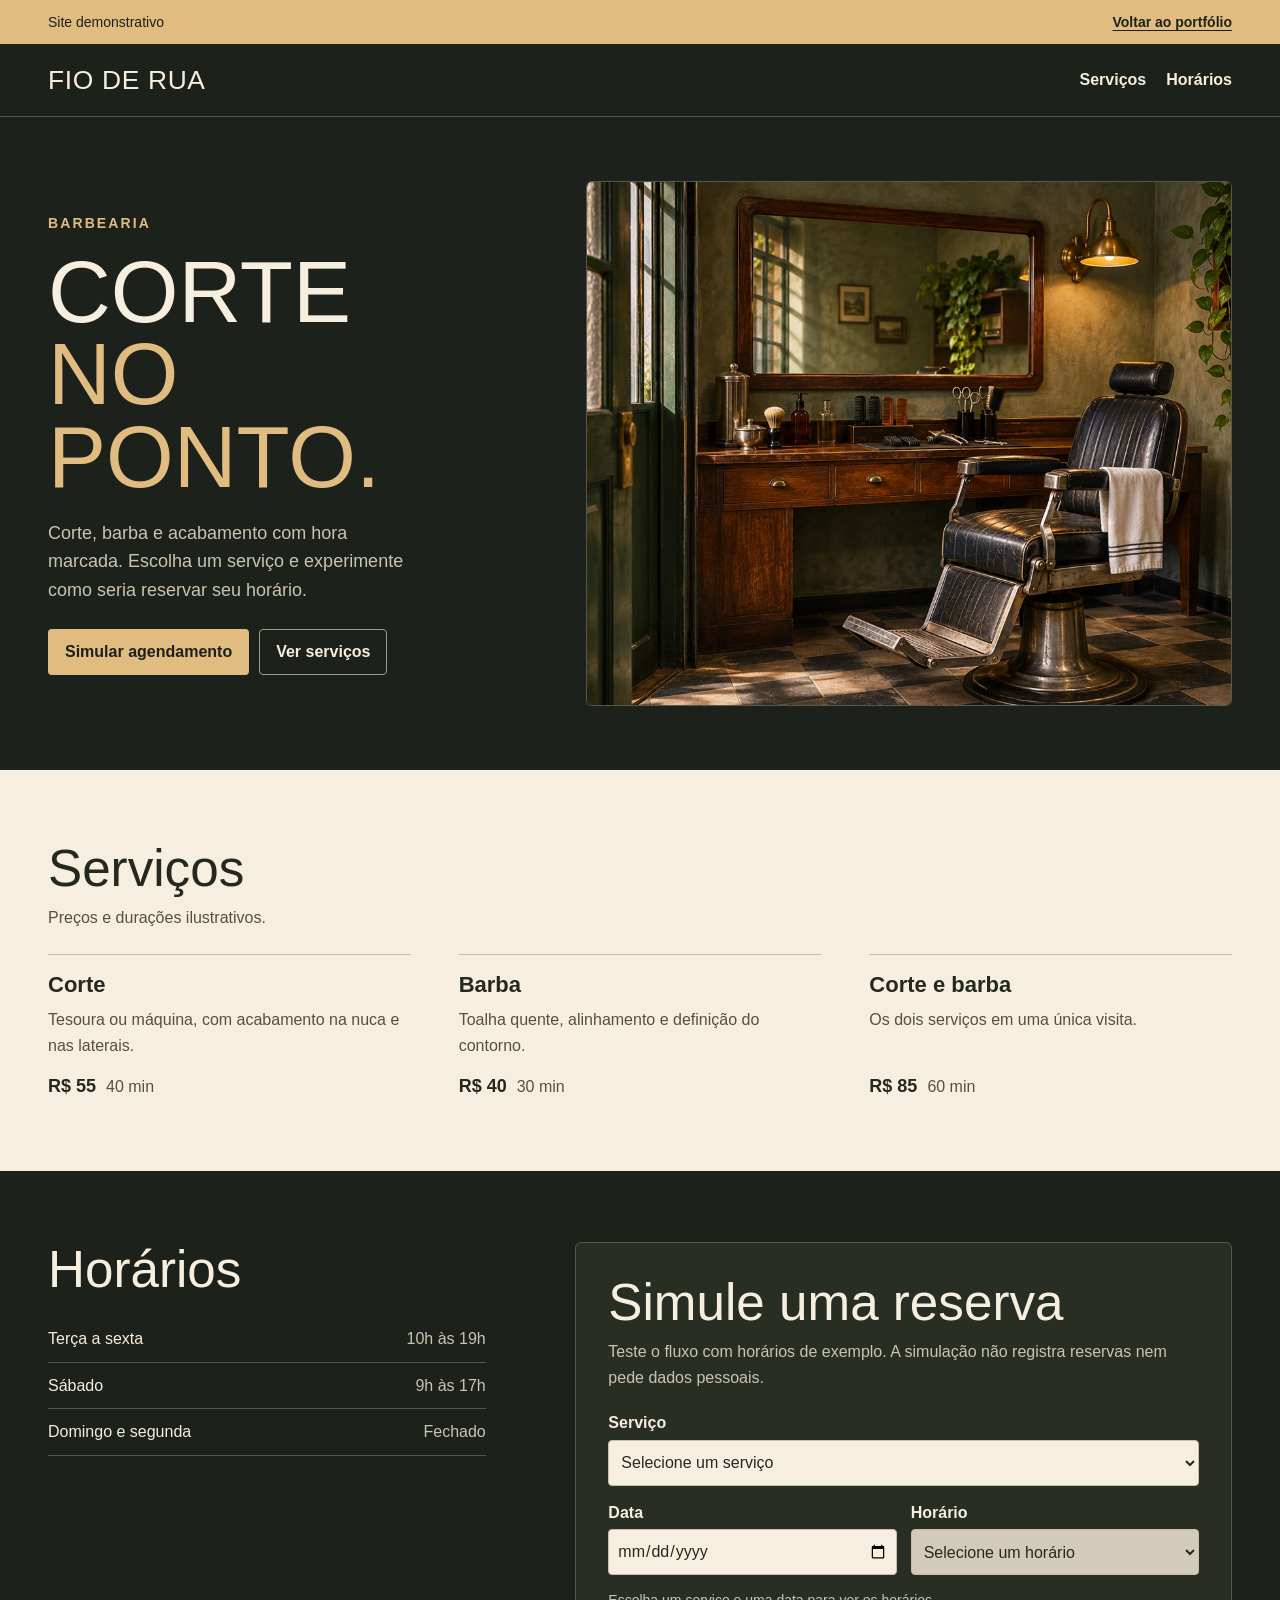
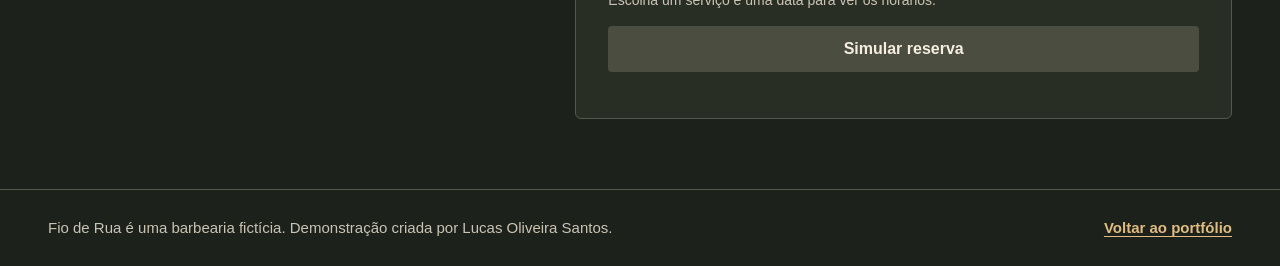
==== portfolio/projetos/barbearia/index.html @ 8a6e3f38 "Cria demonstração de site para barbearia" ====
<!doctype html>
<html lang="pt-BR">
<head>
  <meta charset="utf-8">
  <meta name="viewport" content="width=device-width, initial-scale=1">
  <meta name="description" content="Site demonstrativo de uma barbearia, com serviços, horários e simulação de agendamento.">
  <meta name="theme-color" content="#1c211b">
  <title>Barbearia Fio de Rua | Site demonstrativo</title>
  <link rel="icon" type="image/png" href="../../assets/favicon.png">
  <link rel="stylesheet" href="style.css">
  <script src="script.js" defer></script>
</head>
<body>
  <a class="skip-link" href="#inicio">Ir para o conteúdo</a>

  <div class="demo-bar">
    <div class="layout demo-bar-inner">
      <span>Site demonstrativo</span>
      <a href="../../index.html#projetos">Voltar ao portfólio</a>
    </div>
  </div>

  <header class="site-header">
    <div class="layout header-inner">
      <a class="wordmark" href="#inicio">Fio de Rua</a>
      <nav class="main-nav" aria-label="Principal">
        <a href="#servicos">Serviços</a>
        <a href="#horarios">Horários</a>
      </nav>
    </div>
  </header>

  <main id="inicio" tabindex="-1">
    <section class="layout hero" aria-labelledby="titulo">
      <div>
        <p class="eyebrow">Barbearia</p>
        <h1 id="titulo">Corte <span>no ponto.</span></h1>
        <p class="hero-intro">Corte, barba e acabamento com hora marcada. Escolha um serviço e experimente como seria reservar seu horário.</p>
        <div class="hero-actions">
          <a class="button primary" href="#agendamento">Simular agendamento</a>
          <a class="button secondary" href="#servicos">Ver serviços</a>
        </div>
      </div>
      <img class="shop-photo" src="assets/interior-barbearia.jpg" width="1200" height="800"
           alt="Cadeira de barbeiro de couro preto ao lado de uma bancada de madeira e um espelho." fetchpriority="high">
    </section>

    <section id="servicos" class="services" aria-labelledby="titulo-servicos" tabindex="-1">
      <div class="layout section-inner">
        <div class="section-heading">
          <h2 id="titulo-servicos">Serviços</h2>
          <p>Preços e durações ilustrativos.</p>
        </div>
        <ul class="service-list" role="list">
          <li>
            <h3>Corte</h3>
            <p>Tesoura ou máquina, com acabamento na nuca e nas laterais.</p>
            <p class="service-detail"><strong>R$ 55</strong> <span>40 min</span></p>
          </li>
          <li>
            <h3>Barba</h3>
            <p>Toalha quente, alinhamento e definição do contorno.</p>
            <p class="service-detail"><strong>R$ 40</strong> <span>30 min</span></p>
          </li>
          <li>
            <h3>Corte e barba</h3>
            <p>Os dois serviços em uma única visita.</p>
            <p class="service-detail"><strong>R$ 85</strong> <span>60 min</span></p>
          </li>
        </ul>
      </div>
    </section>

    <section id="agendamento" class="layout section-inner booking" aria-labelledby="titulo-agendamento" tabindex="-1">
      <div class="hours">
        <h2 id="horarios" tabindex="-1">Horários</h2>
        <dl>
          <div><dt>Terça a sexta</dt><dd>10h às 19h</dd></div>
          <div><dt>Sábado</dt><dd>9h às 17h</dd></div>
          <div><dt>Domingo e segunda</dt><dd>Fechado</dd></div>
        </dl>
      </div>

      <div class="booking-panel">
        <h2 id="titulo-agendamento">Simule uma reserva</h2>
        <p>Teste o fluxo com horários de exemplo. A simulação não registra reservas nem pede dados pessoais.</p>
        <form id="booking-form" hidden>
          <div class="field full">
            <label for="service">Serviço</label>
            <select id="service" name="service" required>
              <option value="">Selecione um serviço</option>
              <option value="corte" data-duration="40">Corte</option>
              <option value="barba" data-duration="30">Barba</option>
              <option value="combo" data-duration="60">Corte e barba</option>
            </select>
          </div>
          <div class="field">
            <label for="date">Data</label>
            <input type="date" id="date" name="date" aria-describedby="booking-hint" required>
          </div>
          <div class="field">
            <label for="time">Horário</label>
            <select id="time" name="time" aria-describedby="booking-hint" required disabled>
              <option value="">Selecione um horário</option>
            </select>
          </div>
          <p id="booking-hint" class="hint full" role="status">Escolha um serviço e uma data para ver os horários.</p>
          <button class="button primary full" type="submit" disabled>Simular reserva</button>
          <p id="booking-result" class="booking-result full" role="status"></p>
        </form>
        <noscript><p class="noscript-note">Ative o JavaScript no navegador para testar o agendamento.</p></noscript>
      </div>
    </section>
  </main>

  <footer class="site-footer">
    <div class="layout footer-inner">
      <p>Fio de Rua é uma barbearia fictícia. Demonstração criada por Lucas Oliveira Santos.</p>
      <a href="../../index.html#projetos">Voltar ao portfólio</a>
    </div>
  </footer>
</body>
</html>
---- portfolio/projetos/barbearia/style.css ----
:root {
  color-scheme: light;
  --dark: #1c211b;
  --dark-panel: #292e25;
  --light: #f6eedf;
  --light-muted: #cbc4b3;
  --ink: #25281f;
  --muted: #574f43;
  --gold: #e0bc81;
  --rule: #c9bda6;
  --dark-rule: #54594b;
  --display: Impact, "Arial Narrow", "Franklin Gothic Medium", sans-serif;
  --body: Arial, Helvetica, sans-serif;
}

* { box-sizing: border-box; }

body {
  margin: 0;
  background: var(--dark);
  color: var(--light);
  font-family: var(--body);
  line-height: 1.6;
}

h1, h2, h3, p, dl, dd { margin: 0; }
a { color: inherit; }

:focus-visible {
  outline: 2px solid currentColor;
  outline-offset: 4px;
}

section:focus-visible { outline-offset: -5px; }

.layout {
  width: min(calc(100% - 2.5rem), 74rem);
  margin-inline: auto;
}

.skip-link {
  position: absolute;
  inset: 0.75rem auto auto 0.75rem;
  z-index: 1;
  padding: 0.625rem 1rem;
  transform: translateY(-175%);
  background: var(--light);
  color: var(--dark);
  font-weight: 700;
}

.skip-link:focus { transform: translateY(0); }

.demo-bar {
  background: var(--gold);
  color: var(--dark);
  font-size: 0.875rem;
}

.demo-bar-inner,
.header-inner,
.footer-inner {
  display: flex;
  flex-wrap: wrap;
  align-items: center;
  justify-content: space-between;
  gap: 0.125rem 1.25rem;
}

.demo-bar a,
.footer-inner a {
  display: inline-flex;
  min-height: 2.75rem;
  align-items: center;
  font-weight: 700;
  text-underline-offset: 0.2em;
}

.site-header { border-bottom: 1px solid var(--dark-rule); }
.header-inner { min-height: 4.5rem; }

.wordmark {
  font-family: var(--display);
  font-size: 1.65rem;
  letter-spacing: 0.025em;
  text-decoration: none;
  text-transform: uppercase;
}

.main-nav {
  display: flex;
  flex-wrap: wrap;
  gap: 0 1.25rem;
}

.main-nav a {
  display: inline-flex;
  min-height: 2.75rem;
  align-items: center;
  font-weight: 700;
  text-decoration: none;
}

.main-nav a:hover, .wordmark:hover { color: var(--gold); }

.hero {
  display: grid;
  grid-template-columns: minmax(0, 0.84fr) minmax(0, 1.16fr);
  align-items: center;
  gap: clamp(2rem, 5.5vw, 5.25rem);
  padding-block: clamp(2.75rem, 5vw, 4.75rem);
}

.eyebrow {
  margin-bottom: 1rem;
  color: var(--gold);
  font-size: 0.875rem;
  font-weight: 700;
  letter-spacing: 0.15em;
  text-transform: uppercase;
}

h1, h2 { font-family: var(--display); font-weight: 400; }

h1 {
  font-size: clamp(3.625rem, 6.8vw, 7.125rem);
  line-height: 0.95;
  text-transform: uppercase;
}

h1 span { display: block; color: var(--gold); }

.hero-intro {
  max-width: 37ch;
  margin-top: 1.25rem;
  color: var(--light-muted);
  font-size: clamp(1rem, 1.5vw, 1.125rem);
}

.hero-actions {
  display: flex;
  flex-wrap: wrap;
  gap: 0.625rem;
  margin-top: 1.5rem;
}

.button {
  display: inline-flex;
  min-height: 2.875rem;
  align-items: center;
  justify-content: center;
  padding: 0.65rem 1rem;
  border: 1px solid transparent;
  border-radius: 0.25rem;
  font: 700 1rem / 1.4 var(--body);
  text-align: center;
  text-decoration: none;
  cursor: pointer;
}

.primary { background: var(--gold); color: var(--dark); }
.primary:hover { background: #f2d29e; }
.primary:focus-visible { outline-color: var(--gold); }
.secondary { border-color: #a49c86; }
.secondary:hover { background: var(--dark-panel); }

.primary:disabled {
  background: #4a4d40;
  color: var(--light);
  cursor: default;
}

.shop-photo {
  display: block;
  width: 100%;
  height: auto;
  aspect-ratio: 1.23;
  border: 1px solid var(--dark-rule);
  border-radius: 0.375rem;
  object-fit: cover;
}

.section-inner { padding-block: clamp(2.875rem, 5.5vw, 4.5rem); }

.services { background: var(--light); color: var(--ink); }
.services p { color: var(--muted); }

h2 {
  font-size: clamp(2.125rem, 4vw, 3.5rem);
  line-height: 1.1;
}

h3 { font-size: 1.375rem; line-height: 1.25; }

.section-heading p, .booking-panel > p { margin-top: 0.5rem; }

.service-list {
  display: grid;
  grid-template-columns: repeat(3, minmax(0, 1fr));
  gap: 1.25rem clamp(1rem, 4vw, 3rem);
  margin: 1.5rem 0 0;
  padding: 0;
  list-style: none;
}

.service-list li {
  display: flex;
  flex-direction: column;
  gap: 0.5rem;
  padding-top: 1rem;
  border-top: 1px solid var(--rule);
}

.service-detail {
  display: flex;
  align-items: baseline;
  gap: 0.625rem;
  margin-top: auto;
  padding-top: 0.375rem;
}

.service-detail strong { color: var(--ink); font-size: 1.125rem; }

.booking {
  display: grid;
  grid-template-columns: minmax(0, 0.8fr) minmax(0, 1.2fr);
  align-items: start;
  gap: 2rem clamp(2rem, 7vw, 6rem);
}

.hours dl { margin-top: 1.125rem; }

.hours dl div {
  display: flex;
  flex-wrap: wrap;
  justify-content: space-between;
  gap: 0.125rem 1rem;
  padding-block: 0.625rem;
  border-bottom: 1px solid var(--dark-rule);
}

.hours dd, .booking-panel > p { color: var(--light-muted); }

.booking-panel {
  min-width: 0;
  padding: clamp(1.125rem, 3vw, 2rem);
  border: 1px solid var(--dark-rule);
  border-radius: 0.375rem;
  background: var(--dark-panel);
}

#booking-form:not([hidden]) {
  display: grid;
  grid-template-columns: repeat(2, minmax(0, 1fr));
  gap: 0.875rem;
  margin-top: 1.25rem;
}

.full { grid-column: 1 / -1; }
.field { display: grid; min-width: 0; gap: 0.25rem; }
.field label { font-weight: 700; }

.field select,
.field input {
  width: 100%;
  min-width: 0;
  min-height: 2.875rem;
  padding: 0.5rem;
  border: 1px solid var(--rule);
  border-radius: 0.25rem;
  background: var(--light);
  color: var(--ink);
  font: 1rem var(--body);
}

.field :focus-visible { outline-color: var(--gold); }
.field :disabled { background: #d3cbb9; opacity: 1; }
.hint, .noscript-note { color: var(--light-muted); font-size: 0.875rem; }
.noscript-note { margin-top: 0.75rem; }
.booking-result:empty { margin-top: -0.875rem; }

.booking-result:not(:empty) {
  padding: 0.75rem;
  border: 1px solid var(--gold);
  border-radius: 0.25rem;
  color: var(--light);
}

.site-footer { border-top: 1px solid var(--dark-rule); }

.footer-inner {
  padding-block: 1rem;
  color: var(--light-muted);
  font-size: 0.9375rem;
}

.footer-inner a { color: var(--gold); }

@media (max-width: 53rem) {
  .hero, .booking { grid-template-columns: 1fr; }
  .shop-photo { width: min(100%, 40rem); aspect-ratio: 1.5; }
}

@media (max-width: 39rem) {
  .service-list { grid-template-columns: 1fr; }
}

@media (max-width: 31rem) {
  #booking-form:not([hidden]) { grid-template-columns: 1fr; }
}
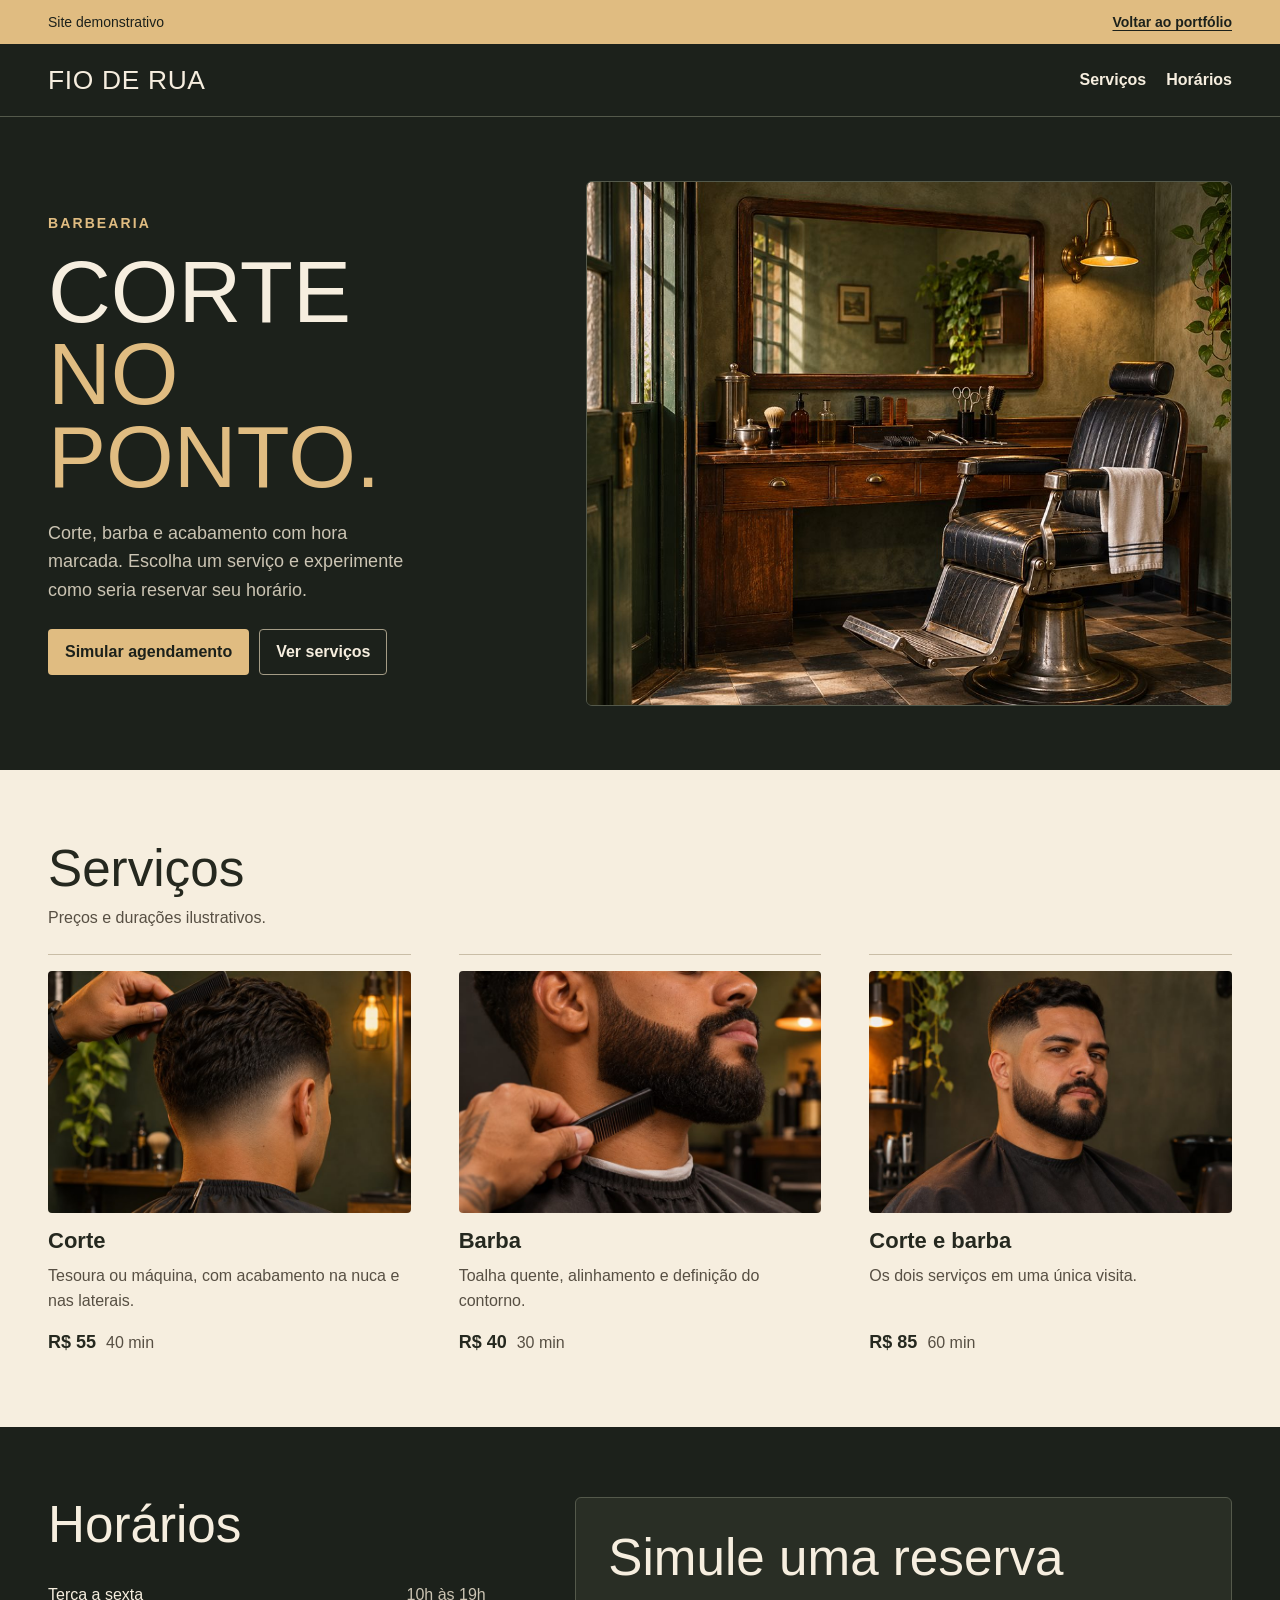
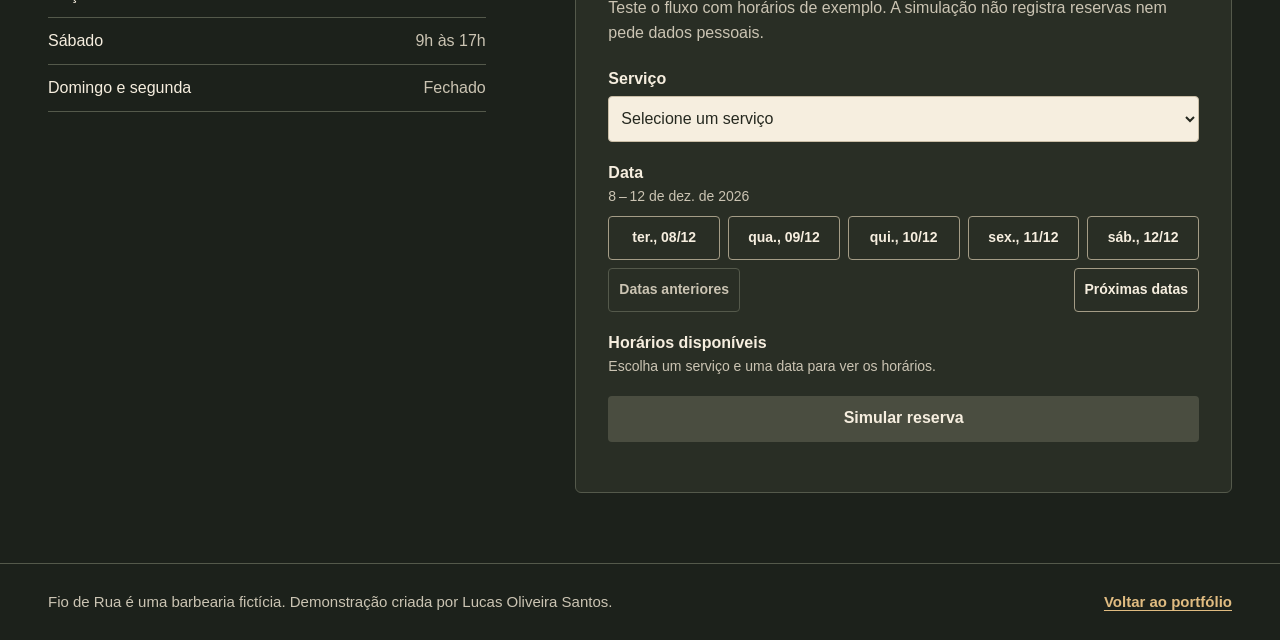
==== commit c1fa7032: "Melhora serviços e horários na demonstração da barbearia" ====
--- a/portfolio/projetos/barbearia/index.html
+++ b/portfolio/projetos/barbearia/index.html
@@ -53,16 +53,22 @@
         </div>
         <ul class="service-list" role="list">
           <li>
+            <img src="assets/servico-corte.jpg" width="780" height="520" loading="lazy"
+                 alt="Cabelo curto com degradê definido na lateral e na nuca.">
             <h3>Corte</h3>
             <p>Tesoura ou máquina, com acabamento na nuca e nas laterais.</p>
             <p class="service-detail"><strong>R$ 55</strong> <span>40 min</span></p>
           </li>
           <li>
+            <img src="assets/servico-barba.jpg" width="780" height="520" loading="lazy"
+                 alt="Barba curta de perfil com o contorno alinhado na bochecha e no pescoço.">
             <h3>Barba</h3>
             <p>Toalha quente, alinhamento e definição do contorno.</p>
             <p class="service-detail"><strong>R$ 40</strong> <span>30 min</span></p>
           </li>
           <li>
+            <img src="assets/servico-corte-e-barba.jpg" width="780" height="520" loading="lazy"
+                 alt="Cliente com cabelo em degradê e barba aparada no mesmo retrato.">
             <h3>Corte e barba</h3>
             <p>Os dois serviços em uma única visita.</p>
             <p class="service-detail"><strong>R$ 85</strong> <span>60 min</span></p>
@@ -85,7 +91,7 @@
         <h2 id="titulo-agendamento">Simule uma reserva</h2>
         <p>Teste o fluxo com horários de exemplo. A simulação não registra reservas nem pede dados pessoais.</p>
         <form id="booking-form" hidden>
-          <div class="field full">
+          <div class="field">
             <label for="service">Serviço</label>
             <select id="service" name="service" required>
               <option value="">Selecione um serviço</option>
@@ -94,19 +100,25 @@
               <option value="combo" data-duration="60">Corte e barba</option>
             </select>
           </div>
-          <div class="field">
-            <label for="date">Data</label>
-            <input type="date" id="date" name="date" aria-describedby="booking-hint" required>
-          </div>
-          <div class="field">
-            <label for="time">Horário</label>
-            <select id="time" name="time" aria-describedby="booking-hint" required disabled>
-              <option value="">Selecione um horário</option>
-            </select>
-          </div>
-          <p id="booking-hint" class="hint full" role="status">Escolha um serviço e uma data para ver os horários.</p>
-          <button class="button primary full" type="submit" disabled>Simular reserva</button>
-          <p id="booking-result" class="booking-result full" role="status"></p>
+
+          <fieldset class="booking-group">
+            <legend>Data</legend>
+            <p id="date-range" class="hint" role="status"></p>
+            <div id="date-options" class="choice-grid dates"></div>
+            <div class="date-navigation">
+              <button id="previous-dates" type="button" aria-controls="date-options" disabled>Datas anteriores</button>
+              <button id="next-dates" type="button" aria-controls="date-options">Próximas datas</button>
+            </div>
+          </fieldset>
+
+          <fieldset class="booking-group" aria-describedby="booking-hint">
+            <legend>Horários disponíveis</legend>
+            <p id="booking-hint" class="hint" role="status">Escolha um serviço e uma data para ver os horários.</p>
+            <div id="time-options" class="choice-grid times"></div>
+          </fieldset>
+
+          <button class="button primary" type="submit" disabled>Simular reserva</button>
+          <p id="booking-result" class="booking-result" role="status"></p>
         </form>
         <noscript><p class="noscript-note">Ative o JavaScript no navegador para testar o agendamento.</p></noscript>
       </div>
--- a/portfolio/projetos/barbearia/style.css
+++ b/portfolio/projetos/barbearia/style.css
@@ -211,6 +211,16 @@
   border-top: 1px solid var(--rule);
 }
 
+.service-list img {
+  display: block;
+  width: 100%;
+  height: auto;
+  aspect-ratio: 3 / 2;
+  margin-bottom: 0.375rem;
+  border-radius: 0.25rem;
+  object-fit: cover;
+}
+
 .service-detail {
   display: flex;
   align-items: baseline;
@@ -251,17 +261,14 @@
 
 #booking-form:not([hidden]) {
   display: grid;
-  grid-template-columns: repeat(2, minmax(0, 1fr));
-  gap: 0.875rem;
+  gap: 1.125rem;
   margin-top: 1.25rem;
 }
 
-.full { grid-column: 1 / -1; }
 .field { display: grid; min-width: 0; gap: 0.25rem; }
-.field label { font-weight: 700; }
-
-.field select,
-.field input {
+.field label, .booking-group legend { font-weight: 700; }
+
+.field select {
   width: 100%;
   min-width: 0;
   min-height: 2.875rem;
@@ -274,10 +281,71 @@
 }
 
 .field :focus-visible { outline-color: var(--gold); }
-.field :disabled { background: #d3cbb9; opacity: 1; }
+.booking-group { min-width: 0; margin: 0; padding: 0; border: 0; }
+.booking-group legend { padding: 0; }
 .hint, .noscript-note { color: var(--light-muted); font-size: 0.875rem; }
 .noscript-note { margin-top: 0.75rem; }
-.booking-result:empty { margin-top: -0.875rem; }
+
+.choice-grid {
+  display: grid;
+  gap: 0.5rem;
+  margin-top: 0.5rem;
+}
+
+.choice-grid:empty { margin-top: 0; }
+.choice-grid.dates { grid-template-columns: repeat(auto-fill, minmax(min(100%, 6.25rem), 1fr)); }
+.choice-grid.times { grid-template-columns: repeat(auto-fill, minmax(min(100%, 4.25rem), 1fr)); }
+
+.booking-choice { position: relative; min-width: 0; }
+
+.booking-choice input {
+  position: absolute;
+  inset: 0;
+  width: 100%;
+  height: 100%;
+  margin: 0;
+  opacity: 0;
+  cursor: pointer;
+}
+
+.booking-choice span,
+.date-navigation button {
+  display: flex;
+  min-height: 2.75rem;
+  align-items: center;
+  justify-content: center;
+  padding: 0.4rem 0.625rem;
+  border: 1px solid #a49c86;
+  border-radius: 0.25rem;
+  font: 700 0.875rem / 1.35 var(--body);
+  text-align: center;
+}
+
+.booking-choice:hover span { border-color: var(--gold); }
+.booking-choice input:checked + span { border-color: var(--gold); background: var(--gold); color: var(--dark); }
+.booking-choice input:focus-visible + span,
+.date-navigation button:focus-visible {
+  outline: 2px solid var(--gold);
+  outline-offset: 2px;
+}
+
+.date-navigation {
+  display: flex;
+  flex-wrap: wrap;
+  justify-content: space-between;
+  gap: 0.5rem;
+  margin-top: 0.5rem;
+}
+
+.date-navigation button {
+  background: transparent;
+  color: var(--light);
+  cursor: pointer;
+}
+
+.date-navigation button:hover:not(:disabled) { border-color: var(--gold); color: var(--gold); }
+.date-navigation button:disabled { border-color: var(--dark-rule); color: var(--light-muted); cursor: default; }
+.booking-result:empty { margin-top: -1.125rem; }
 
 .booking-result:not(:empty) {
   padding: 0.75rem;
@@ -305,6 +373,11 @@
   .service-list { grid-template-columns: 1fr; }
 }
 
-@media (max-width: 31rem) {
-  #booking-form:not([hidden]) { grid-template-columns: 1fr; }
-}
+@media (forced-colors: active) {
+  .booking-choice input:checked + span {
+    border-color: Highlight;
+    background: Highlight;
+    color: HighlightText;
+    forced-color-adjust: none;
+  }
+}
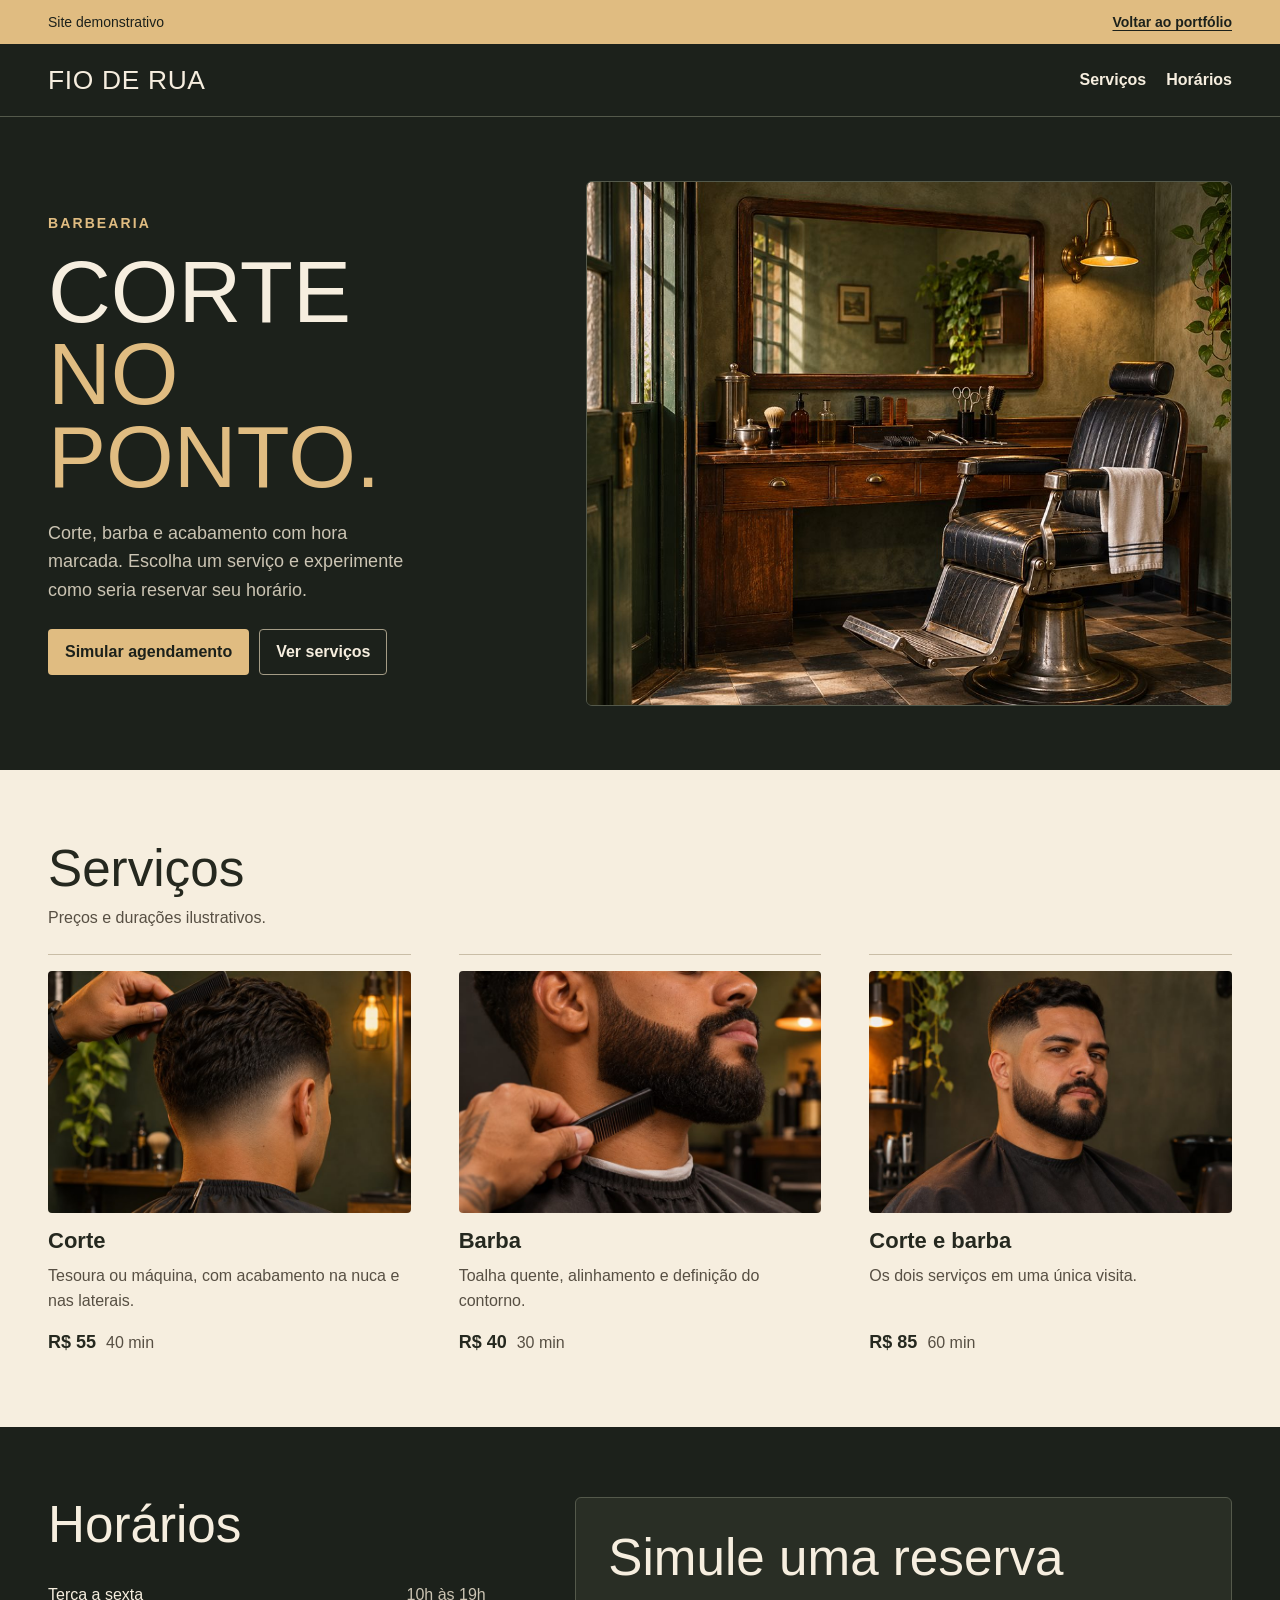
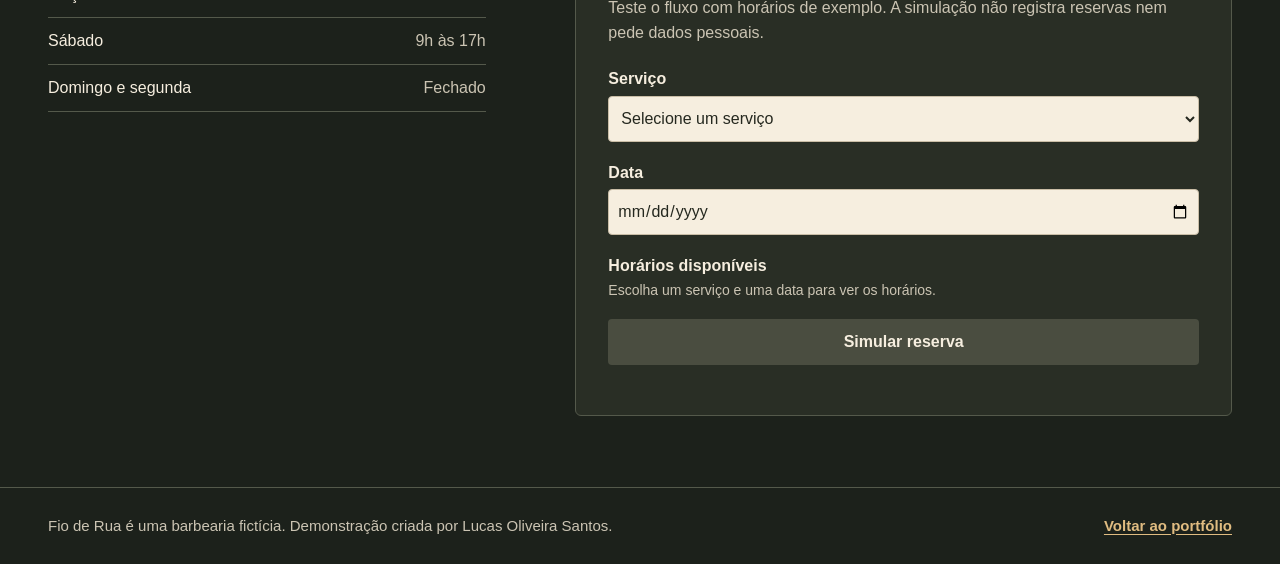
==== commit e0cf296c: "Restaura calendário na demonstração da barbearia" ====
--- a/portfolio/projetos/barbearia/index.html
+++ b/portfolio/projetos/barbearia/index.html
@@ -101,15 +101,10 @@
             </select>
           </div>
 
-          <fieldset class="booking-group">
-            <legend>Data</legend>
-            <p id="date-range" class="hint" role="status"></p>
-            <div id="date-options" class="choice-grid dates"></div>
-            <div class="date-navigation">
-              <button id="previous-dates" type="button" aria-controls="date-options" disabled>Datas anteriores</button>
-              <button id="next-dates" type="button" aria-controls="date-options">Próximas datas</button>
-            </div>
-          </fieldset>
+          <div class="field">
+            <label for="date">Data</label>
+            <input type="date" id="date" name="date" aria-describedby="booking-hint" required>
+          </div>
 
           <fieldset class="booking-group" aria-describedby="booking-hint">
             <legend>Horários disponíveis</legend>
--- a/portfolio/projetos/barbearia/style.css
+++ b/portfolio/projetos/barbearia/style.css
@@ -268,7 +268,8 @@
 .field { display: grid; min-width: 0; gap: 0.25rem; }
 .field label, .booking-group legend { font-weight: 700; }
 
-.field select {
+.field select,
+.field input {
   width: 100%;
   min-width: 0;
   min-height: 2.875rem;
@@ -293,7 +294,6 @@
 }
 
 .choice-grid:empty { margin-top: 0; }
-.choice-grid.dates { grid-template-columns: repeat(auto-fill, minmax(min(100%, 6.25rem), 1fr)); }
 .choice-grid.times { grid-template-columns: repeat(auto-fill, minmax(min(100%, 4.25rem), 1fr)); }
 
 .booking-choice { position: relative; min-width: 0; }
@@ -308,8 +308,7 @@
   cursor: pointer;
 }
 
-.booking-choice span,
-.date-navigation button {
+.booking-choice span {
   display: flex;
   min-height: 2.75rem;
   align-items: center;
@@ -323,28 +322,11 @@
 
 .booking-choice:hover span { border-color: var(--gold); }
 .booking-choice input:checked + span { border-color: var(--gold); background: var(--gold); color: var(--dark); }
-.booking-choice input:focus-visible + span,
-.date-navigation button:focus-visible {
+.booking-choice input:focus-visible + span {
   outline: 2px solid var(--gold);
   outline-offset: 2px;
 }
 
-.date-navigation {
-  display: flex;
-  flex-wrap: wrap;
-  justify-content: space-between;
-  gap: 0.5rem;
-  margin-top: 0.5rem;
-}
-
-.date-navigation button {
-  background: transparent;
-  color: var(--light);
-  cursor: pointer;
-}
-
-.date-navigation button:hover:not(:disabled) { border-color: var(--gold); color: var(--gold); }
-.date-navigation button:disabled { border-color: var(--dark-rule); color: var(--light-muted); cursor: default; }
 .booking-result:empty { margin-top: -1.125rem; }
 
 .booking-result:not(:empty) {
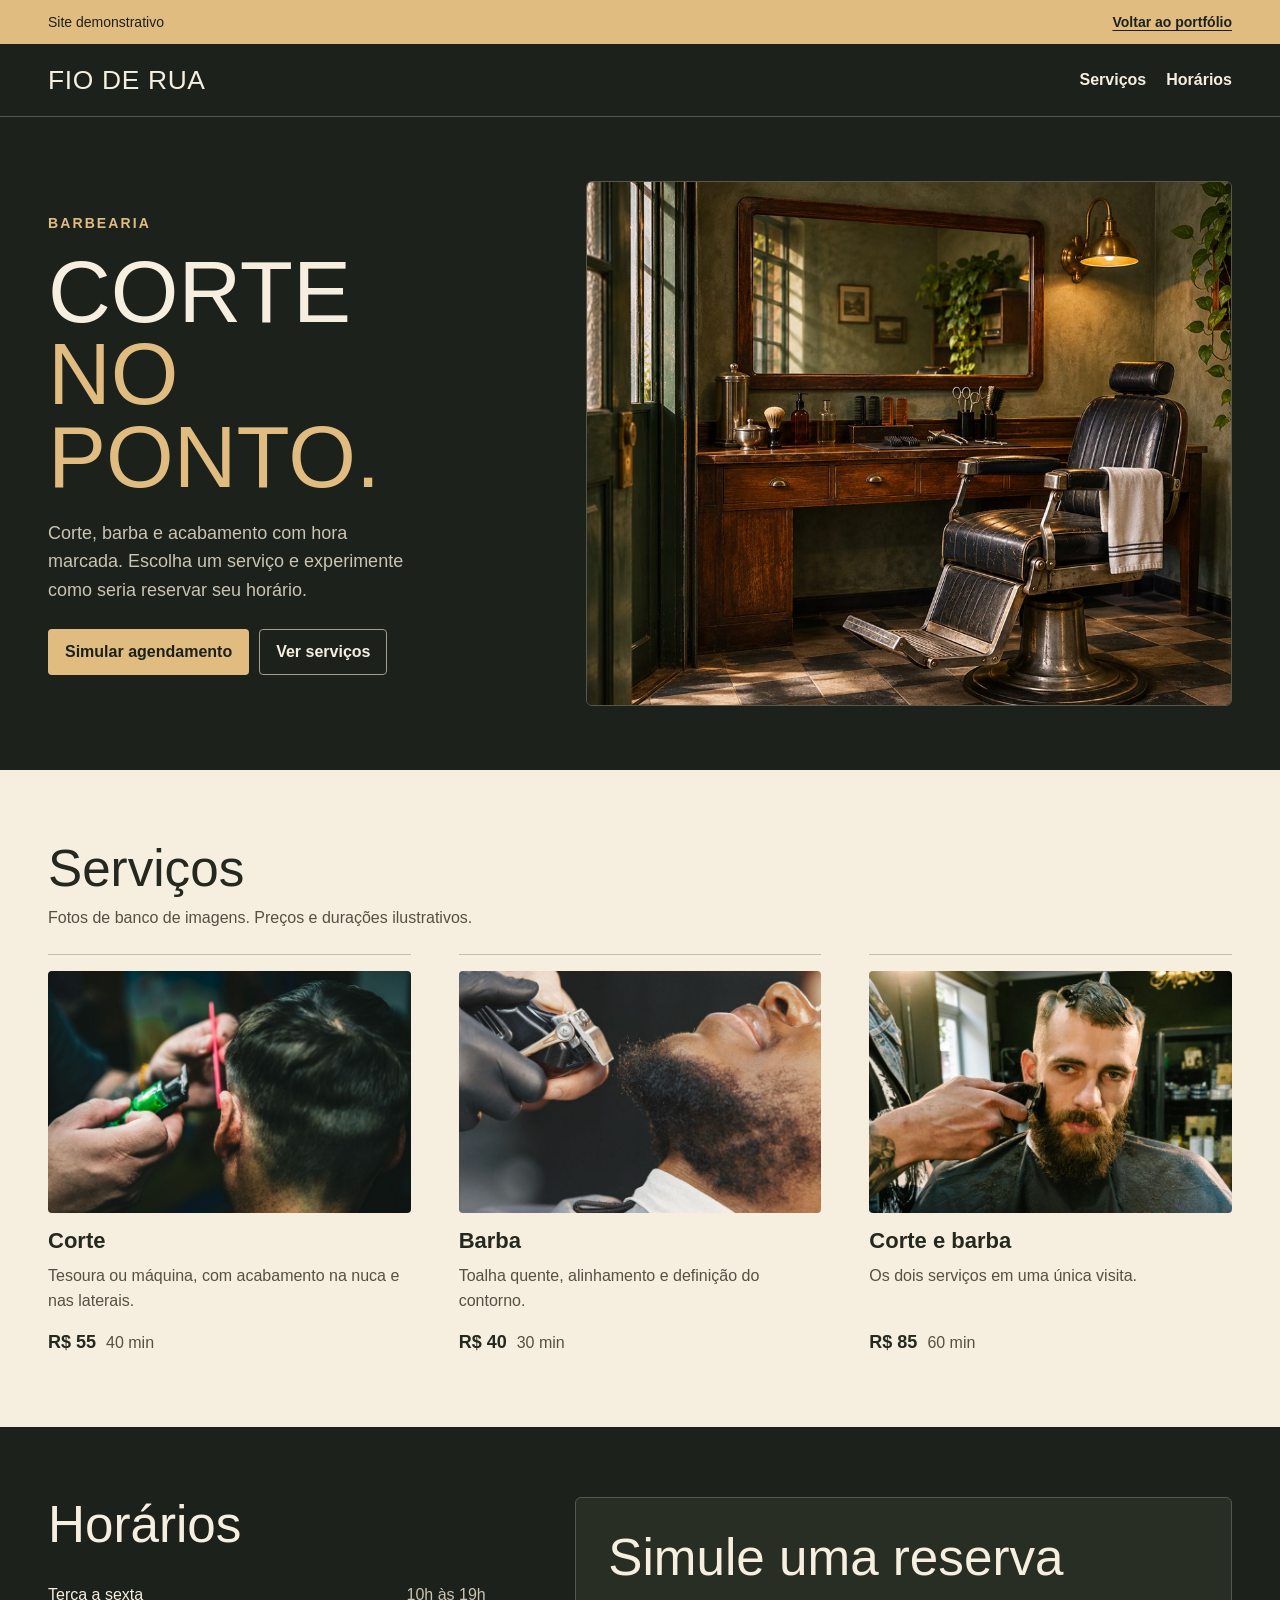
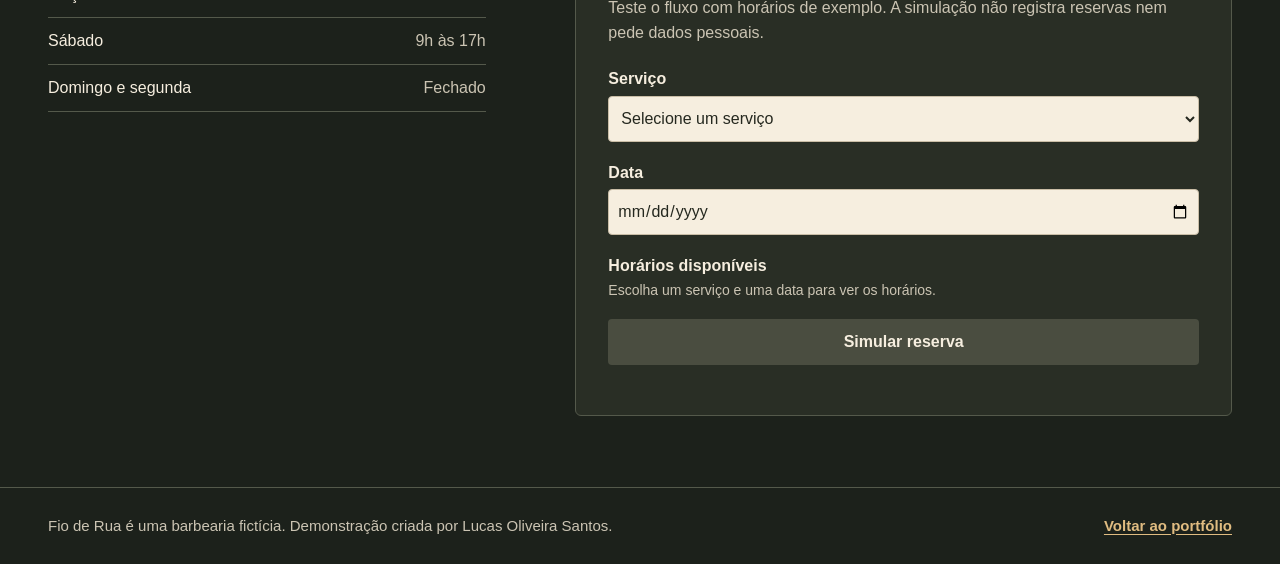
==== commit 5ef98cc8: "Usa fotos reais nos serviços da barbearia" ====
--- a/portfolio/projetos/barbearia/index.html
+++ b/portfolio/projetos/barbearia/index.html
@@ -49,26 +49,26 @@
       <div class="layout section-inner">
         <div class="section-heading">
           <h2 id="titulo-servicos">Serviços</h2>
-          <p>Preços e durações ilustrativos.</p>
+          <p>Fotos de banco de imagens. Preços e durações ilustrativos.</p>
         </div>
         <ul class="service-list" role="list">
           <li>
             <img src="assets/servico-corte.jpg" width="780" height="520" loading="lazy"
-                 alt="Cabelo curto com degradê definido na lateral e na nuca.">
+                 alt="Barbeiro usa máquina e pente para cortar a parte de trás do cabelo.">
             <h3>Corte</h3>
             <p>Tesoura ou máquina, com acabamento na nuca e nas laterais.</p>
             <p class="service-detail"><strong>R$ 55</strong> <span>40 min</span></p>
           </li>
           <li>
             <img src="assets/servico-barba.jpg" width="780" height="520" loading="lazy"
-                 alt="Barba curta de perfil com o contorno alinhado na bochecha e no pescoço.">
+                 alt="Máquina aparando a barba de um cliente em close.">
             <h3>Barba</h3>
             <p>Toalha quente, alinhamento e definição do contorno.</p>
             <p class="service-detail"><strong>R$ 40</strong> <span>30 min</span></p>
           </li>
           <li>
             <img src="assets/servico-corte-e-barba.jpg" width="780" height="520" loading="lazy"
-                 alt="Cliente com cabelo em degradê e barba aparada no mesmo retrato.">
+                 alt="Cliente com cabelo curto e barba cheia durante o acabamento.">
             <h3>Corte e barba</h3>
             <p>Os dois serviços em uma única visita.</p>
             <p class="service-detail"><strong>R$ 85</strong> <span>60 min</span></p>
